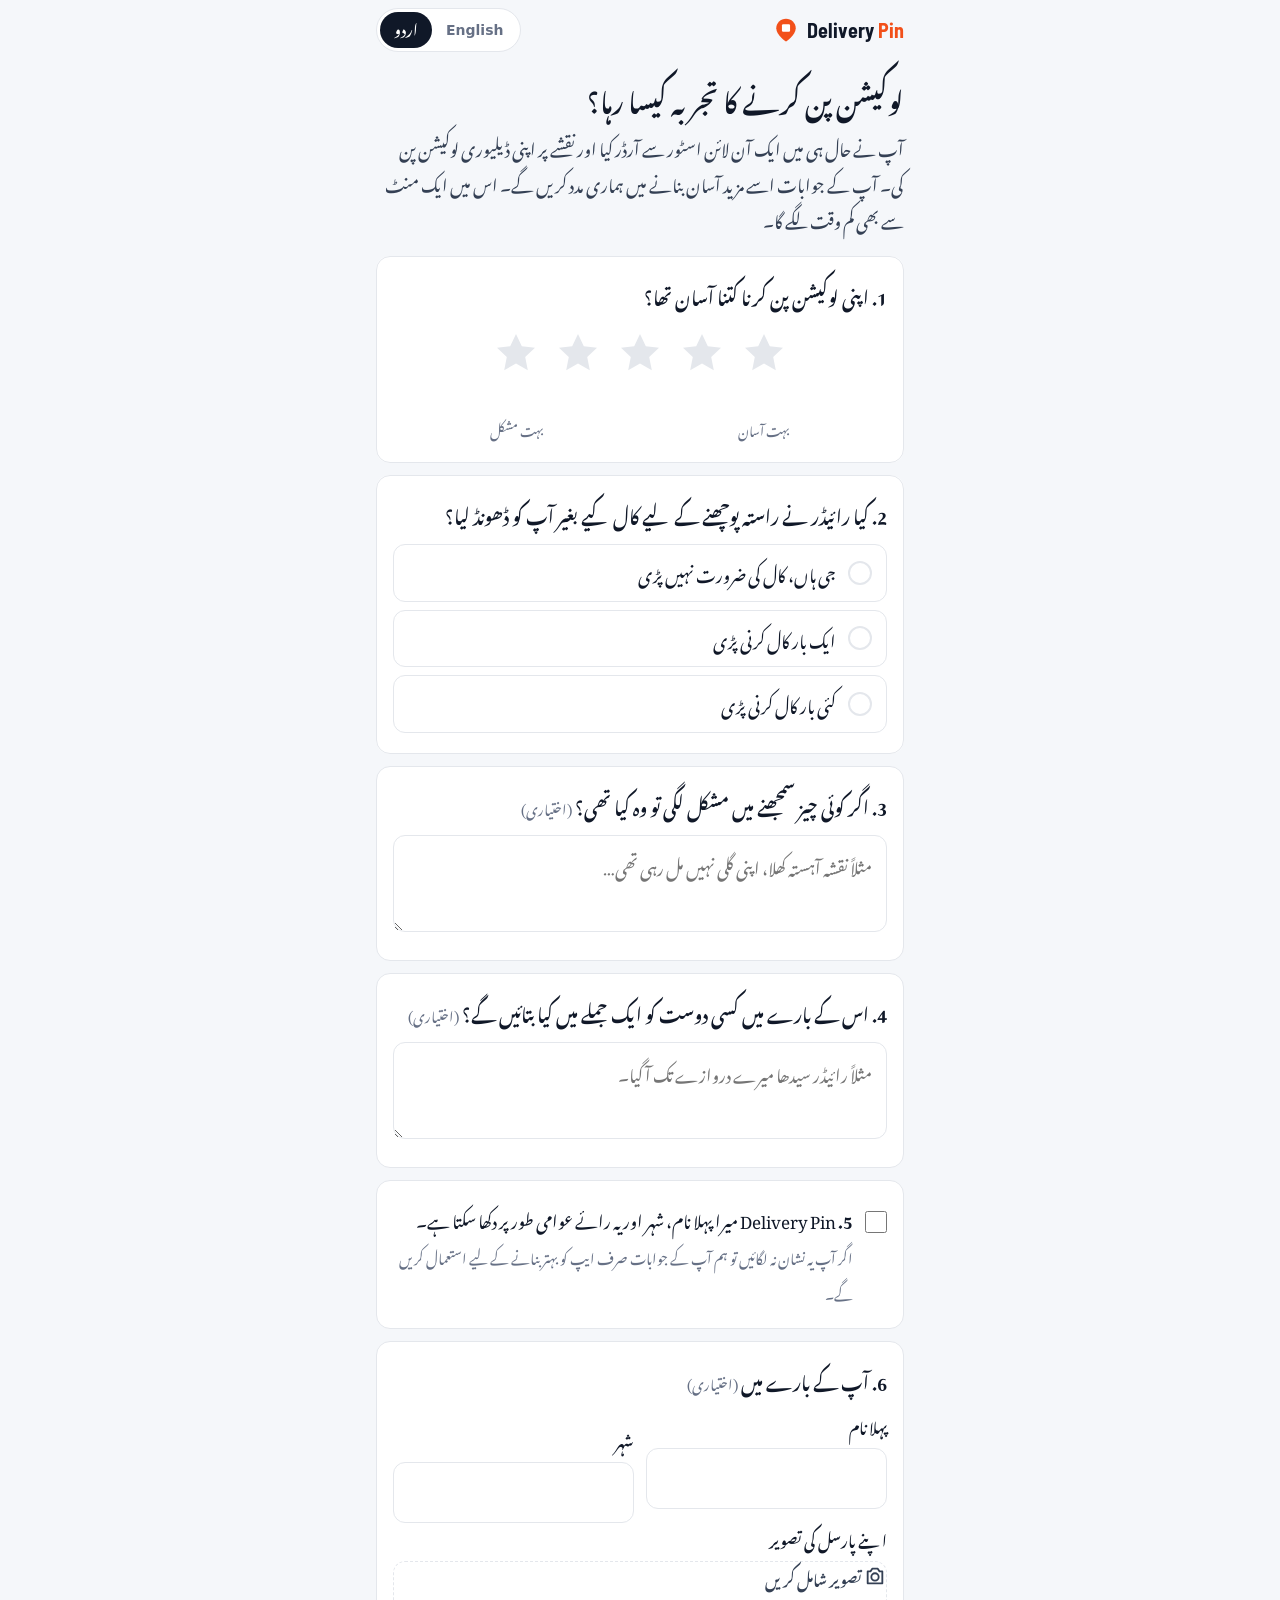
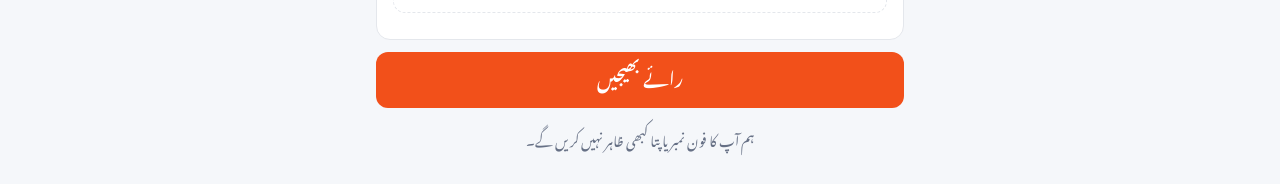
==== feedback/index.html @ 59ffd4d0 "Add shopper feedback page" ====
<!doctype html>
<html lang="ur" dir="rtl">
<head>
<meta charset="utf-8">
<meta name="viewport" content="width=device-width, initial-scale=1, viewport-fit=cover">
<title>Delivery Pin Feedback</title>
<meta name="description" content="Tell us how pinning your delivery location went. It takes under a minute.">
<meta name="theme-color" content="#F5F7FA">
<meta name="color-scheme" content="light">
<meta name="robots" content="noindex">
<meta property="og:title" content="How was pinning your location?">
<meta property="og:description" content="One minute of feedback on Delivery Pin.">
<link rel="icon" href="data:image/svg+xml,%3Csvg xmlns='http://www.w3.org/2000/svg' viewBox='0 0 32 32'%3E%3Cpath d='M16 2C9.4 2 4 7.2 4 13.7 4 22.4 16 30 16 30s12-7.6 12-16.3C28 7.2 22.6 2 16 2z' fill='%23F2501A'/%3E%3Crect x='11' y='9' width='10' height='9' rx='1.5' fill='%23fff'/%3E%3C/svg%3E">
<link rel="preconnect" href="https://fonts.googleapis.com">
<link rel="preconnect" href="https://fonts.gstatic.com" crossorigin>
<link rel="stylesheet" href="https://fonts.googleapis.com/css2?family=Barlow+Semi+Condensed:wght@700&family=Noto+Nastaliq+Urdu:wght@400;600&display=swap">
<style>
:root {
  --accent: #F2501A;
  --accent-ink: #C83C0C;
  --ink: #101828;
  --ink-2: #344054;
  --ink-3: #667085;
  --set: #F5F7FA;
  --card: #FFFFFF;
  --line: #E4E7EC;
  --soft: #FDEEE8;
  --star: #F5A524;
  --error: #B42318;
  --display: Bahnschrift, "Barlow Semi Condensed", "DIN Alternate", "Arial Narrow", sans-serif;
  --ui: "Segoe UI Variable Text", "Segoe UI", system-ui, -apple-system, Roboto, "Helvetica Neue", Arial, sans-serif;
  --urdu: "Noto Nastaliq Urdu", "Jameel Noori Nastaleeq", "Urdu Typesetting", serif;
  color-scheme: light;
}
* { box-sizing: border-box; }
html { -webkit-text-size-adjust: 100%; }
body { margin: 0; background: var(--set); color: var(--ink); font: 400 17px/1.55 var(--ui); }
[lang="ur"] body, body[lang="ur"] { font-family: var(--urdu); line-height: 2.1; font-size: 17px; }
h1, h2, p { margin: 0; }
.wrap { max-width: 560px; margin: 0 auto; padding: 0 16px; }

.top { display: flex; align-items: center; justify-content: space-between; height: 60px; }
.brand { display: inline-flex; align-items: center; gap: 8px; font: 700 20px/1 var(--display); color: var(--ink); direction: ltr; }
.brand b { color: var(--accent); font-weight: 700; }
.lang { display: inline-flex; background: var(--card); border: 1px solid var(--line); border-radius: 999px; padding: 3px; direction: ltr; }
.lang button { border: 0; background: none; font: 600 14px/1 var(--ui); color: var(--ink-3); padding: 8px 14px; border-radius: 999px; cursor: pointer; min-height: 36px; }
.lang button[lang="ur"] { font-family: var(--urdu); font-size: 15px; line-height: 1; padding-top: 4px; padding-bottom: 10px; }
.lang button[aria-pressed="true"] { background: var(--ink); color: #fff; }

.intro { padding: 12px 0 20px; }
h1 { font-size: 28px; line-height: 1.2; font-weight: 700; }
[lang="ur"] h1 { font-size: 26px; line-height: 1.9; font-weight: 600; }
.lede { margin-top: 8px; color: var(--ink-2); }

.card { background: var(--card); border: 1px solid var(--line); border-radius: 14px; padding: 20px 16px; margin-bottom: 12px; }
fieldset.card { min-width: 0; }
.q { display: block; font-weight: 650; font-size: 18px; line-height: 1.35; padding: 0; margin-bottom: 12px; }
[lang="ur"] .q { font-weight: 600; line-height: 2; }
legend.q { float: inline-start; width: 100%; }
legend.q + * { clear: both; }
.opt-tag { font-weight: 400; font-size: 14px; color: var(--ink-3); }
.hint { font-size: 14px; color: var(--ink-3); margin-top: 6px; }

/* Stars: always 1..5 left to right */
.stars { display: flex; gap: 6px; direction: ltr; justify-content: center; }
.stars input { position: absolute; opacity: 0; width: 1px; height: 1px; }
.stars label { cursor: pointer; padding: 4px; border-radius: 10px; line-height: 0; }
.stars svg { width: 48px; height: 48px; fill: var(--line); transition: fill .12s ease, transform .12s ease; }
.stars label.on svg { fill: var(--star); }
.stars label:active svg { transform: scale(.92); }
.stars input:focus-visible + label { outline: 3px solid rgba(242, 80, 26, .45); }
.rating-word { text-align: center; min-height: 1.6em; margin-top: 4px; font-weight: 600; color: var(--ink-2); }
.scale { display: flex; justify-content: space-between; direction: ltr; font-size: 13px; color: var(--ink-3); max-width: 300px; margin: 2px auto 0; }

.choices { display: grid; gap: 8px; }
.choice { position: relative; }
.choice input { position: absolute; opacity: 0; }
.choice span { display: flex; align-items: center; gap: 12px; min-height: 52px; padding: 10px 14px; border: 1.5px solid var(--line); border-radius: 12px; cursor: pointer; }
.choice span::before { content: ""; flex: none; width: 20px; height: 20px; border-radius: 50%; border: 2px solid var(--line); background: #fff; }
.choice input:checked + span { border-color: var(--accent); background: var(--soft); }
.choice input:checked + span::before { border: 6px solid var(--accent); }
.choice input:focus-visible + span { outline: 3px solid rgba(242, 80, 26, .45); outline-offset: 2px; }

textarea, input[type="text"] { width: 100%; font: inherit; color: var(--ink); background: #fff; border: 1.5px solid var(--line); border-radius: 12px; padding: 12px 14px; }
textarea { min-height: 96px; resize: vertical; }
textarea:focus, input[type="text"]:focus { outline: none; border-color: var(--accent); box-shadow: 0 0 0 3px rgba(242, 80, 26, .18); }
.field + .field { margin-top: 14px; }
.field label { display: block; font-weight: 600; font-size: 15px; margin-bottom: 6px; }
.row { display: grid; grid-template-columns: 1fr 1fr; gap: 12px; }

.photo-pick { display: flex; align-items: center; justify-content: center; gap: 8px; min-height: 52px; border: 1.5px dashed var(--line); border-radius: 12px; cursor: pointer; color: var(--ink-2); font-weight: 600; }
.photo-pick:hover { border-color: var(--accent); }
.photo-pick input { position: absolute; opacity: 0; width: 1px; height: 1px; }
.photo-pick:focus-within { outline: 3px solid rgba(242, 80, 26, .45); }
.preview { display: flex; align-items: center; gap: 12px; }
.preview img { width: 88px; height: 88px; object-fit: cover; border-radius: 10px; border: 1px solid var(--line); }
.link-btn { background: none; border: 0; color: var(--accent-ink); font: inherit; font-weight: 600; text-decoration: underline; cursor: pointer; padding: 8px 0; }

.consent { display: flex; gap: 12px; align-items: flex-start; cursor: pointer; }
.consent input { flex: none; width: 22px; height: 22px; margin: 4px 0 0; accent-color: var(--accent); }
[lang="ur"] .consent input { margin-top: 10px; }
.consent b { font-weight: 600; }

.btn { display: flex; align-items: center; justify-content: center; width: 100%; min-height: 56px; border: 0; border-radius: 12px; background: var(--accent); color: #fff; font: 650 18px/1 var(--ui); cursor: pointer; margin-top: 8px; }
[lang="ur"] .btn { font-family: var(--urdu); font-weight: 600; padding-bottom: 8px; }
.btn:hover { background: var(--accent-ink); }
.btn[disabled] { opacity: .6; cursor: progress; }
.btn:focus-visible { outline: 3px solid rgba(242, 80, 26, .45); outline-offset: 2px; }
.error { color: var(--error); font-weight: 600; margin-top: 10px; text-align: center; }
.fine { font-size: 13.5px; color: var(--ink-3); text-align: center; margin: 16px 0 32px; }
/* Visually hidden; no offset, which in RTL would widen the page */
.hp { position: absolute; width: 1px; height: 1px; overflow: hidden; clip-path: inset(50%); white-space: nowrap; }

.thanks { text-align: center; padding: 40px 0 24px; }
.thanks .tick { width: 72px; height: 72px; margin: 0 auto 16px; border-radius: 50%; background: var(--soft); display: grid; place-items: center; }
.thanks .tick svg { width: 36px; height: 36px; stroke: var(--accent); }
.thanks p { margin-top: 8px; color: var(--ink-2); }
[hidden] { display: none !important; }

@media (max-width: 360px) { .stars svg { width: 42px; height: 42px; } .row { grid-template-columns: 1fr; } }
</style>
</head>
<body>
<div class="wrap">
  <header class="top">
    <span class="brand">
      <svg viewBox="0 0 32 32" width="26" height="26" aria-hidden="true"><path d="M16 2C9.4 2 4 7.2 4 13.7 4 22.4 16 30 16 30s12-7.6 12-16.3C28 7.2 22.6 2 16 2z" fill="#F2501A"/><rect x="11" y="9" width="10" height="9" rx="1.5" fill="#fff"/></svg>
      <span>Delivery <b>Pin</b></span>
    </span>
    <div class="lang" role="group" aria-label="Language">
      <button type="button" lang="ur" data-lang="ur" aria-pressed="true">اردو</button>
      <button type="button" lang="en" data-lang="en" aria-pressed="false">English</button>
    </div>
  </header>

  <main id="form-view">
    <div class="intro">
      <h1 data-t="title"></h1>
      <p class="lede" data-t="intro"></p>
    </div>

    <form id="feedback" novalidate>
      <fieldset class="card" style="border:1px solid var(--line);margin:0 0 12px">
        <legend class="q"><span>1. </span><span data-t="q1"></span></legend>
        <div class="stars" id="stars"></div>
        <p class="rating-word" id="rating-word" aria-live="polite"></p>
        <div class="scale" aria-hidden="true"><span data-t="scaleLow"></span><span data-t="scaleHigh"></span></div>
      </fieldset>

      <fieldset class="card" style="border:1px solid var(--line);margin:0 0 12px">
        <legend class="q"><span>2. </span><span data-t="q2"></span></legend>
        <div class="choices">
          <label class="choice"><input type="radio" name="rider" value="no_call"><span data-t="riderNo"></span></label>
          <label class="choice"><input type="radio" name="rider" value="called_once"><span data-t="riderOnce"></span></label>
          <label class="choice"><input type="radio" name="rider" value="called_a_lot"><span data-t="riderLot"></span></label>
        </div>
      </fieldset>

      <div class="card">
        <label class="q" for="confusing"><span>3. </span><span data-t="q3"></span> <span class="opt-tag" data-t="optional"></span></label>
        <textarea id="confusing" name="confusing" maxlength="1000" data-ph="q3ph"></textarea>
      </div>

      <div class="card">
        <label class="q" for="testimonial"><span>4. </span><span data-t="q4"></span> <span class="opt-tag" data-t="optional"></span></label>
        <textarea id="testimonial" name="testimonial" maxlength="300" data-ph="q4ph" style="min-height:72px"></textarea>
      </div>

      <div class="card">
        <label class="consent">
          <input type="checkbox" id="consent" name="consent">
          <span><b>5. </b><span data-t="consent"></span><br><span class="hint" data-t="consentFine"></span></span>
        </label>
      </div>

      <div class="card">
        <p class="q"><span>6. </span><span data-t="about"></span> <span class="opt-tag" data-t="optional"></span></p>
        <div class="row">
          <div class="field"><label for="first-name" data-t="firstName"></label><input type="text" id="first-name" name="firstName" maxlength="40" autocomplete="given-name"></div>
          <div class="field"><label for="city" data-t="city"></label><input type="text" id="city" name="city" maxlength="60" autocomplete="address-level2"></div>
        </div>
        <div class="field">
          <span style="display:block;font-weight:600;font-size:15px;margin-bottom:6px" data-t="photo"></span>
          <label class="photo-pick" id="photo-pick">
            <svg viewBox="0 0 24 24" width="22" height="22" fill="none" stroke="currentColor" stroke-width="2" stroke-linecap="round" stroke-linejoin="round" aria-hidden="true"><path d="M4 7h3l2-3h6l2 3h3v13H4z"/><circle cx="12" cy="13" r="4"/></svg>
            <span data-t="addPhoto"></span>
            <input type="file" id="photo" accept="image/*">
          </label>
          <div class="preview" id="preview" hidden>
            <img id="preview-img" alt="">
            <button type="button" class="link-btn" id="remove-photo" data-t="removePhoto"></button>
          </div>
        </div>
      </div>

      <div class="hp" aria-hidden="true"><label>Website <input type="text" name="website" tabindex="-1" autocomplete="off"></label></div>

      <button class="btn" type="submit" id="submit" data-t="submit"></button>
      <p class="error" id="error" role="alert" hidden></p>
      <p class="fine" data-t="privacy"></p>
    </form>
  </main>

  <main id="thanks-view" class="thanks" hidden>
    <div class="tick"><svg viewBox="0 0 24 24" fill="none" stroke-width="2.5" stroke-linecap="round" stroke-linejoin="round" aria-hidden="true"><path d="M5 12.5l4.5 4.5L19 7.5"/></svg></div>
    <h1 data-t="thanksTitle" tabindex="-1"></h1>
    <p data-t="thanksBody"></p>
  </main>
</div>

<script>
(() => {
  // Same Apps Script web app as the pilot page (marketing/pilot-backend/Code.gs handles type "feedback").
  const ENDPOINT = "https://script.google.com/macros/s/AKfycbwmIqcdA8RkcN_R72pQu6njb-L02fIJS8QjAHhVNjtxoeX45uqCajFAgcVqN2l13lHr6Q/exec";
  const PAGE = "feedback-v1";
  // Link format: .../feedback/?s=alayajunior&o=1234  (s = store key below, o = order number or your own ref)
  const STORES = { alayajunior: { en: "Alaya Junior", ur: "Alaya Junior" } };

  const T = {
    en: {
      title: "How was pinning your location?",
      intro: "You recently ordered from {store} and pinned your delivery location on a map. Your answers help us make it easier. It takes under a minute.",
      storeFallback: "an online store",
      q1: "How easy was it to pin your location?",
      scaleLow: "Very hard", scaleHigh: "Very easy",
      words: ["Very hard", "Hard", "OK", "Easy", "Very easy"],
      starOf: "{n} of 5",
      q2: "Did the rider find you without calling for directions?",
      riderNo: "Yes, no call needed", riderOnce: "Had to call once", riderLot: "Had to call a lot",
      q3: "What was confusing, if anything?",
      q3ph: "e.g. the map was slow, I couldn't find my street…",
      q4: "One line you'd tell a friend about it",
      q4ph: "e.g. The rider came straight to my door.",
      optional: "(optional)",
      consent: "Delivery Pin may show my first name, city and this comment publicly.",
      consentFine: "Leave this unticked and we'll only use your answers to improve the app.",
      about: "About you",
      firstName: "First name", city: "City",
      photo: "Photo of your parcel", addPhoto: "Add a photo", removePhoto: "Remove photo",
      submit: "Send feedback", sending: "Sending…",
      errRating: "Please choose a star rating.",
      errRider: "Please answer the rider question.",
      errSend: "Couldn't send. Check your connection and try again.",
      errPhoto: "That photo couldn't be read. Try another one.",
      privacy: "We never show your phone number or address.",
      thanksTitle: "Thank you!",
      thanksBody: "Your feedback helps make deliveries easier for everyone.",
    },
    ur: {
      title: "لوکیشن پن کرنے کا تجربہ کیسا رہا؟",
      intro: "آپ نے حال ہی میں {store} سے آرڈر کیا اور نقشے پر اپنی ڈیلیوری لوکیشن پن کی۔ آپ کے جوابات اسے مزید آسان بنانے میں ہماری مدد کریں گے۔ اس میں ایک منٹ سے بھی کم وقت لگے گا۔",
      storeFallback: "ایک آن لائن اسٹور",
      q1: "اپنی لوکیشن پن کرنا کتنا آسان تھا؟",
      scaleLow: "بہت مشکل", scaleHigh: "بہت آسان",
      words: ["بہت مشکل", "مشکل", "ٹھیک", "آسان", "بہت آسان"],
      starOf: "5 میں سے {n}",
      q2: "کیا رائیڈر نے راستہ پوچھنے کے لیے کال کیے بغیر آپ کو ڈھونڈ لیا؟",
      riderNo: "جی ہاں، کال کی ضرورت نہیں پڑی", riderOnce: "ایک بار کال کرنی پڑی", riderLot: "کئی بار کال کرنی پڑی",
      q3: "اگر کوئی چیز سمجھنے میں مشکل لگی تو وہ کیا تھی؟",
      q3ph: "مثلاً نقشہ آہستہ کھلا، اپنی گلی نہیں مل رہی تھی…",
      q4: "اس کے بارے میں کسی دوست کو ایک جملے میں کیا بتائیں گے؟",
      q4ph: "مثلاً رائیڈر سیدھا میرے دروازے تک آ گیا۔",
      optional: "(اختیاری)",
      consent: "Delivery Pin میرا پہلا نام، شہر اور یہ رائے عوامی طور پر دکھا سکتا ہے۔",
      consentFine: "اگر آپ یہ نشان نہ لگائیں تو ہم آپ کے جوابات صرف ایپ کو بہتر بنانے کے لیے استعمال کریں گے۔",
      about: "آپ کے بارے میں",
      firstName: "پہلا نام", city: "شہر",
      photo: "اپنے پارسل کی تصویر", addPhoto: "تصویر شامل کریں", removePhoto: "تصویر ہٹائیں",
      submit: "رائے بھیجیں", sending: "بھیجا جا رہا ہے…",
      errRating: "براہ کرم ستاروں سے ریٹنگ دیں۔",
      errRider: "براہ کرم رائیڈر والے سوال کا جواب دیں۔",
      errSend: "رائے نہیں بھیجی جا سکی۔ انٹرنیٹ چیک کر کے دوبارہ کوشش کریں۔",
      errPhoto: "یہ تصویر نہیں کھل سکی۔ کوئی اور تصویر آزمائیں۔",
      privacy: "ہم آپ کا فون نمبر یا پتا کبھی ظاہر نہیں کریں گے۔",
      thanksTitle: "شکریہ!",
      thanksBody: "آپ کی رائے سب کے لیے ڈیلیوری کو آسان بنانے میں مدد کرتی ہے۔",
    },
  };

  const params = new URLSearchParams(location.search);
  const storeKey = (params.get("s") || "").toLowerCase().replace(/[^a-z0-9-]/g, "").slice(0, 40);
  const orderRef = (params.get("o") || "").replace(/[^\w#-]/g, "").slice(0, 30);
  const doneKey = "dp-feedback:" + storeKey + ":" + orderRef;
  const loadedAt = Date.now();
  const store = (key) => { try { return localStorage.getItem(key); } catch (e) { return null; } };
  const save = (key, value) => { try { localStorage.setItem(key, value); } catch (e) {} };

  let lang = params.get("lang") === "en" ? "en" : (store("dp-feedback-lang") === "en" ? "en" : "ur");
  let rating = 0;
  let photo = null; // JPEG data URL, already shrunk

  const $ = (id) => document.getElementById(id);
  const t = (key) => T[lang][key];

  // Stars
  const starPath = "M12 2.5l2.9 6.1 6.6.8-4.9 4.6 1.3 6.6L12 17.3l-5.9 3.3 1.3-6.6-4.9-4.6 6.6-.8z";
  for (let n = 1; n <= 5; n++) {
    const input = document.createElement("input");
    Object.assign(input, { type: "radio", name: "rating", value: String(n), id: "star-" + n });
    const label = document.createElement("label");
    label.htmlFor = input.id;
    label.innerHTML = '<svg viewBox="0 0 24 24" aria-hidden="true"><path d="' + starPath + '"/></svg><span class="hp"></span>';
    input.addEventListener("change", () => { rating = n; paintStars(); hideError(); });
    $("stars").append(input, label);
  }
  function paintStars() {
    $("stars").querySelectorAll("label").forEach((label, i) => label.classList.toggle("on", i < rating));
    $("rating-word").textContent = rating ? t("words")[rating - 1] : "";
  }

  function render() {
    document.documentElement.lang = lang;
    document.documentElement.dir = lang === "ur" ? "rtl" : "ltr";
    const storeName = STORES[storeKey] ? STORES[storeKey][lang] : t("storeFallback");
    document.querySelectorAll("[data-t]").forEach((el) => { el.textContent = t(el.dataset.t).replace("{store}", storeName); });
    document.querySelectorAll("[data-ph]").forEach((el) => { el.placeholder = t(el.dataset.ph); });
    $("stars").querySelectorAll("label .hp").forEach((span, i) => { span.textContent = t("starOf").replace("{n}", i + 1); });
    document.querySelectorAll(".lang button").forEach((b) => b.setAttribute("aria-pressed", String(b.dataset.lang === lang)));
    paintStars();
    if (!$("error").hidden && $("error").dataset.key) $("error").textContent = t($("error").dataset.key);
  }
  document.querySelectorAll(".lang button").forEach((b) => b.addEventListener("click", () => {
    lang = b.dataset.lang; save("dp-feedback-lang", lang); render();
  }));

  function showError(key) { const el = $("error"); el.dataset.key = key; el.textContent = t(key); el.hidden = false; }
  function hideError() { $("error").hidden = true; }
  document.querySelectorAll('input[name="rider"]').forEach((r) => r.addEventListener("change", hideError));

  // Photo: shrink to at most 1280px JPEG in the browser so the upload stays small on mobile data.
  $("photo").addEventListener("change", async () => {
    const file = $("photo").files[0];
    $("photo").value = "";
    if (!file) return;
    try {
      photo = await shrink(file, 1280, 0.8);
      $("preview-img").src = photo;
      $("preview").hidden = false;
      $("photo-pick").hidden = true;
      hideError();
    } catch (e) {
      photo = null;
      showError("errPhoto");
    }
  });
  $("remove-photo").addEventListener("click", () => {
    photo = null; $("preview").hidden = true; $("photo-pick").hidden = false; $("preview-img").removeAttribute("src");
  });
  function shrink(file, max, quality) {
    return new Promise((resolve, reject) => {
      const url = URL.createObjectURL(file);
      const img = new Image();
      img.onload = () => {
        const scale = Math.min(1, max / Math.max(img.naturalWidth, img.naturalHeight));
        const canvas = document.createElement("canvas");
        canvas.width = Math.round(img.naturalWidth * scale);
        canvas.height = Math.round(img.naturalHeight * scale);
        canvas.getContext("2d").drawImage(img, 0, 0, canvas.width, canvas.height);
        URL.revokeObjectURL(url);
        const data = canvas.toDataURL("image/jpeg", quality);
        data.length > 50 ? resolve(data) : reject(new Error("empty"));
      };
      img.onerror = () => { URL.revokeObjectURL(url); reject(new Error("decode")); };
      img.src = url;
    });
  }

  $("feedback").addEventListener("submit", async (event) => {
    event.preventDefault();
    const form = event.currentTarget;
    const rider = (form.querySelector('input[name="rider"]:checked') || {}).value || "";
    if (!rating) { showError("errRating"); $("star-1").focus(); return; }
    if (!rider) { showError("errRider"); form.querySelector('input[name="rider"]').focus(); return; }
    hideError();

    const body = {
      type: "feedback", page: PAGE, lang, store: storeKey, order: orderRef,
      rating, rider,
      confusing: form.confusing.value.trim(),
      testimonial: form.testimonial.value.trim(),
      consent: form.consent.checked,
      firstName: form.firstName.value.trim(),
      city: form.city.value.trim(),
      photo,
      website: form.website.value,
      elapsed: Date.now() - loadedAt,
    };
    const button = $("submit");
    button.disabled = true; button.textContent = t("sending");
    try {
      const controller = new AbortController();
      const timer = setTimeout(() => controller.abort(), 30000);
      const response = await fetch(ENDPOINT, { method: "POST", body: JSON.stringify(body), headers: { "Content-Type": "text/plain;charset=utf-8" }, signal: controller.signal });
      clearTimeout(timer);
      const result = await response.json();
      if (!result.ok) throw new Error(result.error || "failed");
      save(doneKey, "1");
      showThanks();
    } catch (e) {
      showError("errSend");
    } finally {
      button.disabled = false; button.textContent = t("submit");
    }
  });

  function showThanks() {
    $("form-view").hidden = true;
    $("thanks-view").hidden = false;
    window.scrollTo(0, 0);
    $("thanks-view").querySelector("h1").focus();
  }

  render();
  if (orderRef && store(doneKey)) showThanks();
})();
</script>
</body>
</html>
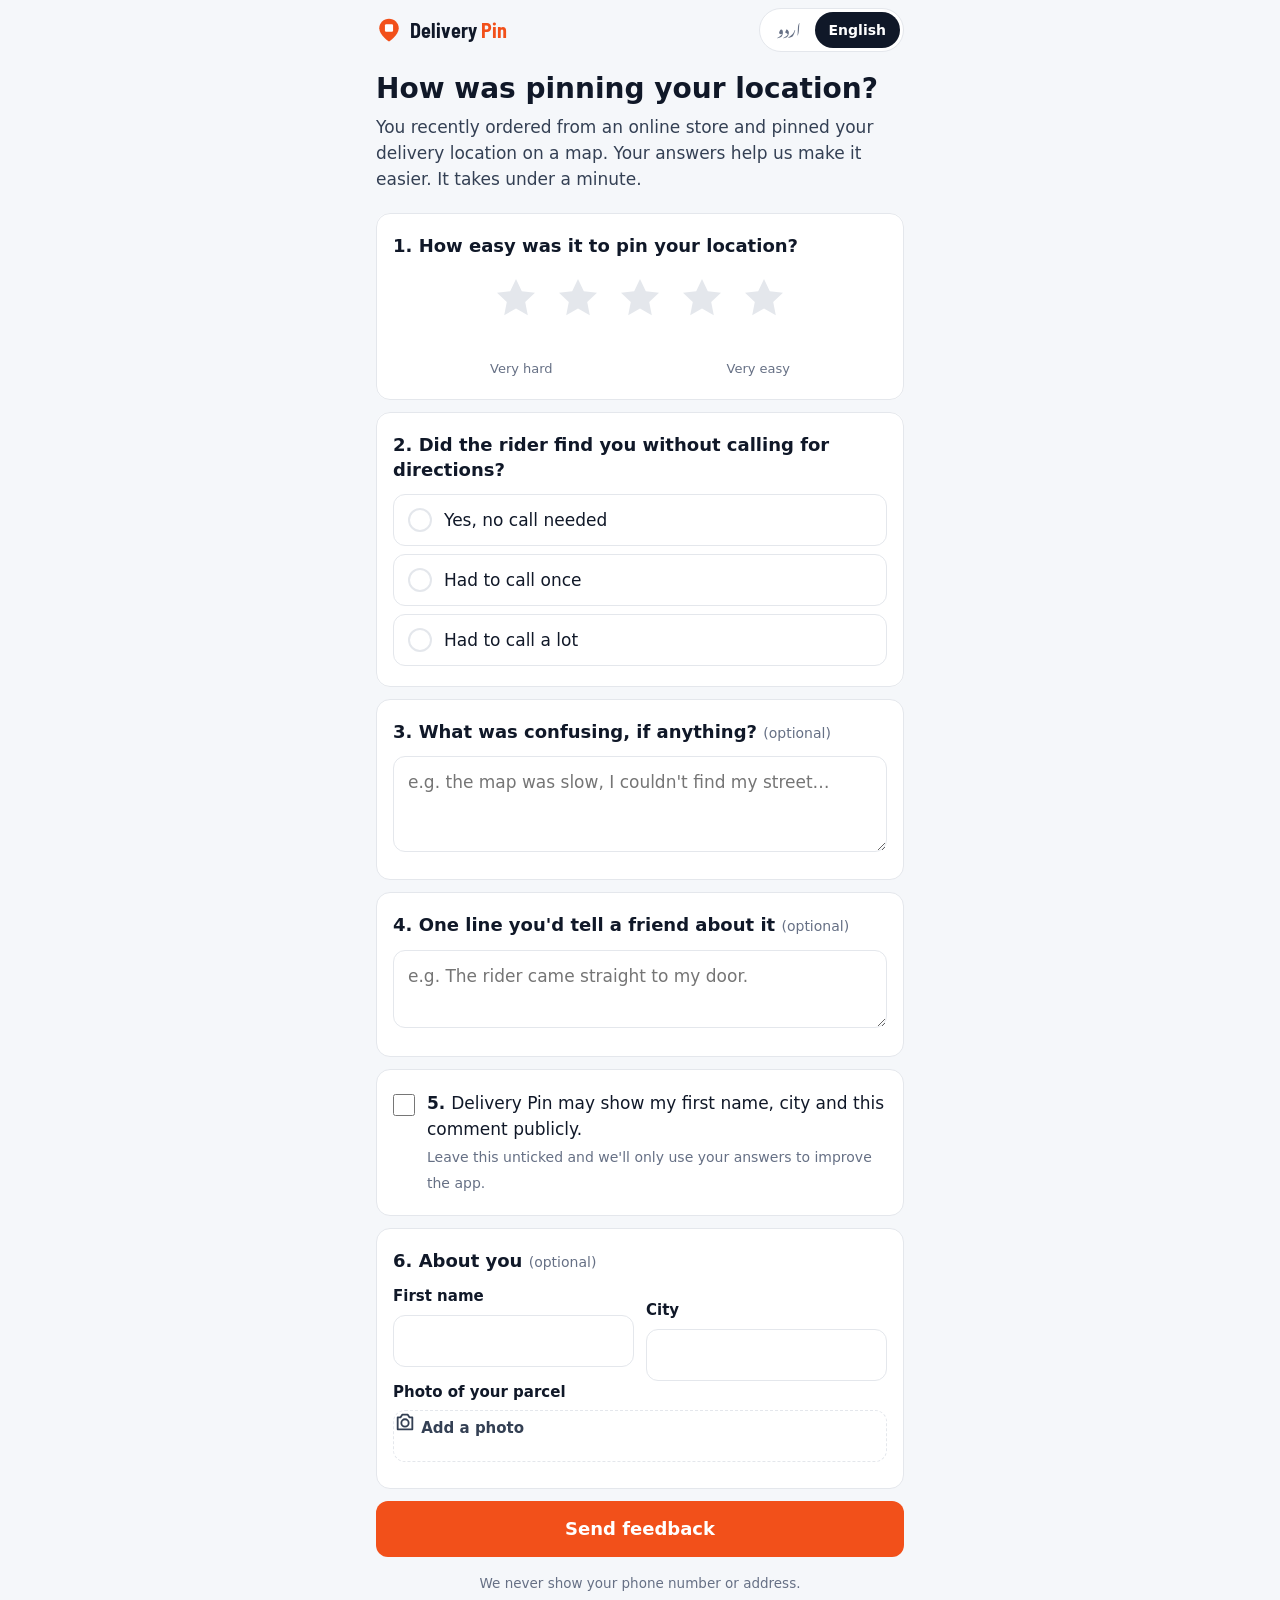
==== commit 42961151: "made english as default" ====
--- a/feedback/index.html
+++ b/feedback/index.html
@@ -1,5 +1,5 @@
 <!doctype html>
-<html lang="ur" dir="rtl">
+<html lang="en" dir="ltr">
 <head>
 <meta charset="utf-8">
 <meta name="viewport" content="width=device-width, initial-scale=1, viewport-fit=cover">
@@ -128,8 +128,8 @@
       <span>Delivery <b>Pin</b></span>
     </span>
     <div class="lang" role="group" aria-label="Language">
-      <button type="button" lang="ur" data-lang="ur" aria-pressed="true">اردو</button>
-      <button type="button" lang="en" data-lang="en" aria-pressed="false">English</button>
+      <button type="button" lang="ur" data-lang="ur" aria-pressed="false">اردو</button>
+      <button type="button" lang="en" data-lang="en" aria-pressed="true">English</button>
     </div>
   </header>
 
@@ -285,7 +285,7 @@
   const store = (key) => { try { return localStorage.getItem(key); } catch (e) { return null; } };
   const save = (key, value) => { try { localStorage.setItem(key, value); } catch (e) {} };
 
-  let lang = params.get("lang") === "en" ? "en" : (store("dp-feedback-lang") === "en" ? "en" : "ur");
+  let lang = params.get("lang") === "ur" ? "ur" : (params.get("lang") === "en" ? "en" : (store("dp-feedback-lang") === "ur" ? "ur" : "en"));
   let rating = 0;
   let photo = null; // JPEG data URL, already shrunk
 
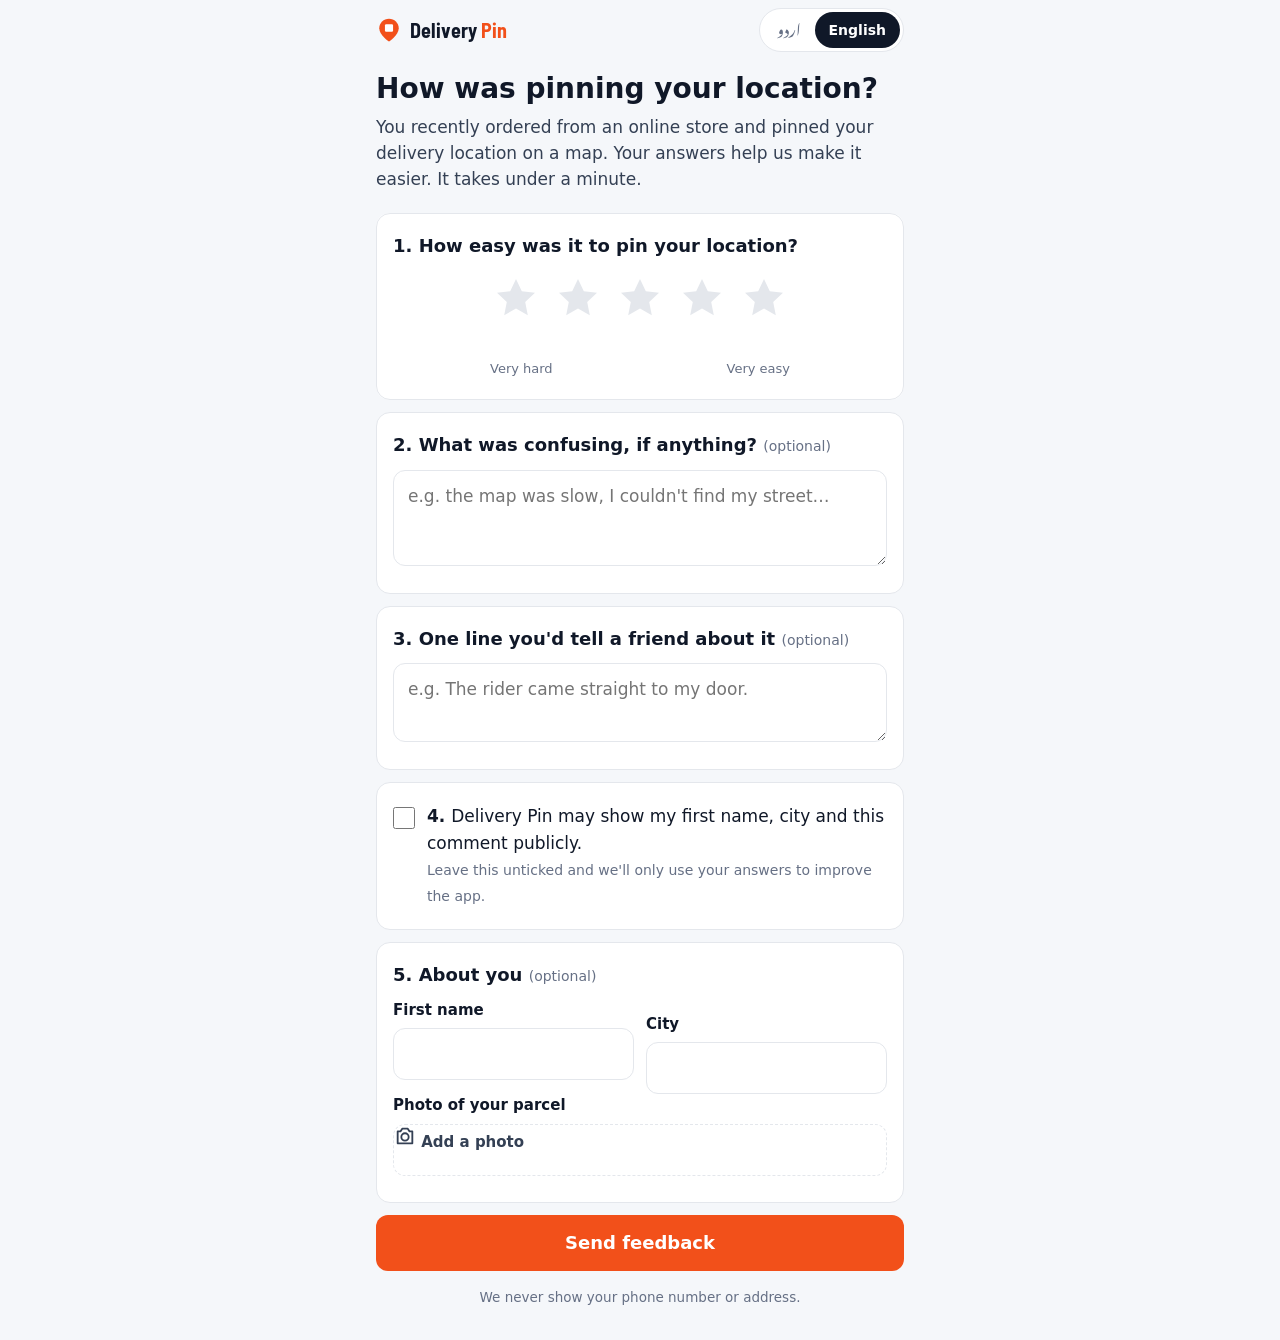
==== commit 353d4291: "commented question related to rider" ====
--- a/feedback/index.html
+++ b/feedback/index.html
@@ -147,6 +147,7 @@
         <div class="scale" aria-hidden="true"><span data-t="scaleLow"></span><span data-t="scaleHigh"></span></div>
       </fieldset>
 
+      <!--
       <fieldset class="card" style="border:1px solid var(--line);margin:0 0 12px">
         <legend class="q"><span>2. </span><span data-t="q2"></span></legend>
         <div class="choices">
@@ -155,26 +156,27 @@
           <label class="choice"><input type="radio" name="rider" value="called_a_lot"><span data-t="riderLot"></span></label>
         </div>
       </fieldset>
+      -->
 
       <div class="card">
-        <label class="q" for="confusing"><span>3. </span><span data-t="q3"></span> <span class="opt-tag" data-t="optional"></span></label>
+        <label class="q" for="confusing"><span>2. </span><span data-t="q3"></span> <span class="opt-tag" data-t="optional"></span></label>
         <textarea id="confusing" name="confusing" maxlength="1000" data-ph="q3ph"></textarea>
       </div>
 
       <div class="card">
-        <label class="q" for="testimonial"><span>4. </span><span data-t="q4"></span> <span class="opt-tag" data-t="optional"></span></label>
+        <label class="q" for="testimonial"><span>3. </span><span data-t="q4"></span> <span class="opt-tag" data-t="optional"></span></label>
         <textarea id="testimonial" name="testimonial" maxlength="300" data-ph="q4ph" style="min-height:72px"></textarea>
       </div>
 
       <div class="card">
         <label class="consent">
           <input type="checkbox" id="consent" name="consent">
-          <span><b>5. </b><span data-t="consent"></span><br><span class="hint" data-t="consentFine"></span></span>
+          <span><b>4. </b><span data-t="consent"></span><br><span class="hint" data-t="consentFine"></span></span>
         </label>
       </div>
 
       <div class="card">
-        <p class="q"><span>6. </span><span data-t="about"></span> <span class="opt-tag" data-t="optional"></span></p>
+        <p class="q"><span>5. </span><span data-t="about"></span> <span class="opt-tag" data-t="optional"></span></p>
         <div class="row">
           <div class="field"><label for="first-name" data-t="firstName"></label><input type="text" id="first-name" name="firstName" maxlength="40" autocomplete="given-name"></div>
           <div class="field"><label for="city" data-t="city"></label><input type="text" id="city" name="city" maxlength="60" autocomplete="address-level2"></div>
@@ -225,8 +227,8 @@
       scaleLow: "Very hard", scaleHigh: "Very easy",
       words: ["Very hard", "Hard", "OK", "Easy", "Very easy"],
       starOf: "{n} of 5",
-      q2: "Did the rider find you without calling for directions?",
-      riderNo: "Yes, no call needed", riderOnce: "Had to call once", riderLot: "Had to call a lot",
+      // q2: "Did the rider find you without calling for directions?",
+      // riderNo: "Yes, no call needed", riderOnce: "Had to call once", riderLot: "Had to call a lot",
       q3: "What was confusing, if anything?",
       q3ph: "e.g. the map was slow, I couldn't find my street…",
       q4: "One line you'd tell a friend about it",
@@ -239,7 +241,7 @@
       photo: "Photo of your parcel", addPhoto: "Add a photo", removePhoto: "Remove photo",
       submit: "Send feedback", sending: "Sending…",
       errRating: "Please choose a star rating.",
-      errRider: "Please answer the rider question.",
+      // errRider: "Please answer the rider question.",
       errSend: "Couldn't send. Check your connection and try again.",
       errPhoto: "That photo couldn't be read. Try another one.",
       privacy: "We never show your phone number or address.",
@@ -254,8 +256,8 @@
       scaleLow: "بہت مشکل", scaleHigh: "بہت آسان",
       words: ["بہت مشکل", "مشکل", "ٹھیک", "آسان", "بہت آسان"],
       starOf: "5 میں سے {n}",
-      q2: "کیا رائیڈر نے راستہ پوچھنے کے لیے کال کیے بغیر آپ کو ڈھونڈ لیا؟",
-      riderNo: "جی ہاں، کال کی ضرورت نہیں پڑی", riderOnce: "ایک بار کال کرنی پڑی", riderLot: "کئی بار کال کرنی پڑی",
+      // q2: "کیا رائیڈر نے راستہ پوچھنے کے لیے کال کیے بغیر آپ کو ڈھونڈ لیا؟",
+      // riderNo: "جی ہاں، کال کی ضرورت نہیں پڑی", riderOnce: "ایک بار کال کرنی پڑی", riderLot: "کئی بار کال کرنی پڑی",
       q3: "اگر کوئی چیز سمجھنے میں مشکل لگی تو وہ کیا تھی؟",
       q3ph: "مثلاً نقشہ آہستہ کھلا، اپنی گلی نہیں مل رہی تھی…",
       q4: "اس کے بارے میں کسی دوست کو ایک جملے میں کیا بتائیں گے؟",
@@ -268,7 +270,7 @@
       photo: "اپنے پارسل کی تصویر", addPhoto: "تصویر شامل کریں", removePhoto: "تصویر ہٹائیں",
       submit: "رائے بھیجیں", sending: "بھیجا جا رہا ہے…",
       errRating: "براہ کرم ستاروں سے ریٹنگ دیں۔",
-      errRider: "براہ کرم رائیڈر والے سوال کا جواب دیں۔",
+      // errRider: "براہ کرم رائیڈر والے سوال کا جواب دیں۔",
       errSend: "رائے نہیں بھیجی جا سکی۔ انٹرنیٹ چیک کر کے دوبارہ کوشش کریں۔",
       errPhoto: "یہ تصویر نہیں کھل سکی۔ کوئی اور تصویر آزمائیں۔",
       privacy: "ہم آپ کا فون نمبر یا پتا کبھی ظاہر نہیں کریں گے۔",
@@ -285,7 +287,7 @@
   const store = (key) => { try { return localStorage.getItem(key); } catch (e) { return null; } };
   const save = (key, value) => { try { localStorage.setItem(key, value); } catch (e) {} };
 
-  let lang = params.get("lang") === "ur" ? "ur" : (params.get("lang") === "en" ? "en" : (store("dp-feedback-lang") === "ur" ? "ur" : "en"));
+  let lang = params.get("lang") === "ur" ? "ur" : "en";
   let rating = 0;
   let photo = null; // JPEG data URL, already shrunk
 
@@ -320,7 +322,7 @@
     if (!$("error").hidden && $("error").dataset.key) $("error").textContent = t($("error").dataset.key);
   }
   document.querySelectorAll(".lang button").forEach((b) => b.addEventListener("click", () => {
-    lang = b.dataset.lang; save("dp-feedback-lang", lang); render();
+    lang = b.dataset.lang; render();
   }));
 
   function showError(key) { const el = $("error"); el.dataset.key = key; el.textContent = t(key); el.hidden = false; }
@@ -370,7 +372,7 @@
     const form = event.currentTarget;
     const rider = (form.querySelector('input[name="rider"]:checked') || {}).value || "";
     if (!rating) { showError("errRating"); $("star-1").focus(); return; }
-    if (!rider) { showError("errRider"); form.querySelector('input[name="rider"]').focus(); return; }
+    // if (!rider) { showError("errRider"); form.querySelector('input[name="rider"]').focus(); return; }
     hideError();
 
     const body = {
